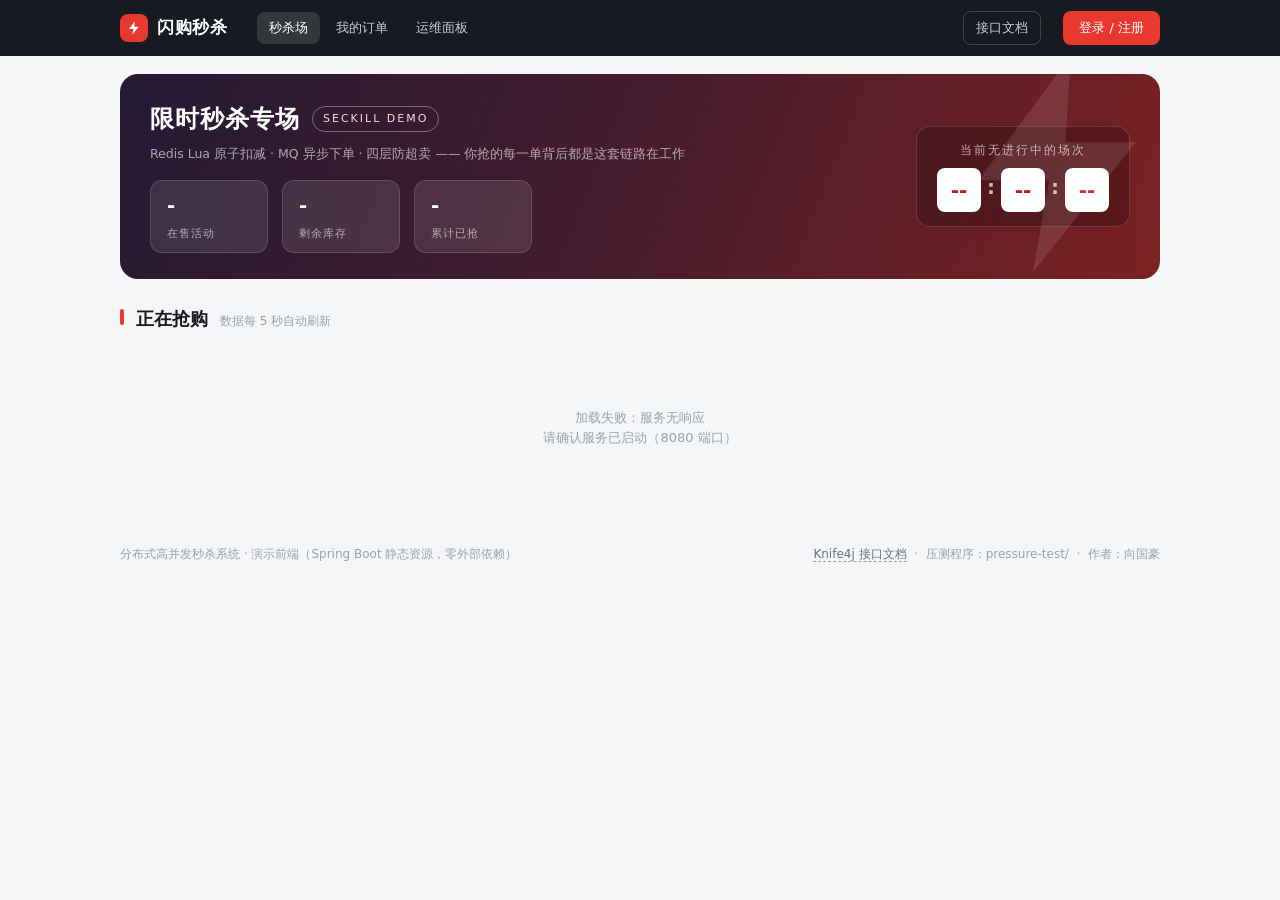
==== src/main/resources/static/index.html @ 6452fc68 "feat: 分布式高并发秒杀系统 四层防超卖架构 + 一人一单三重保证 + MQ异步削峰 + 可观测性  核心能力： - 防超卖：Sentinel限流 → Redis Lua原子扣减 → 消费者事务内" ====
<!DOCTYPE html>
<html lang="zh-CN">
<head>
<meta charset="UTF-8">
<meta name="viewport" content="width=device-width, initial-scale=1">
<title>闪购秒杀 · 分布式高并发秒杀系统</title>
<link rel="icon" href="data:image/svg+xml,%3Csvg xmlns='http://www.w3.org/2000/svg' viewBox='0 0 32 32'%3E%3Crect width='32' height='32' rx='7' fill='%23e8382f'/%3E%3Cpath d='M18 5 8 18h6l-2 9 10-13h-6z' fill='%23fff'/%3E%3C/svg%3E">
<style>
  :root{
    --bg:#f5f6f8; --card:#ffffff; --ink:#17191d; --sub:#6b7280; --faint:#9aa1ab;
    --red:#e8382f; --red-dark:#c2231b; --red-soft:#fdeeec;
    --green:#0a7d43; --green-soft:#e8f6ee;
    --amber:#b45309; --amber-soft:#fdf3e3;
    --gray-soft:#eef0f3;
    --line:#e7e9ee; --nav:#171a20;
    --radius:14px;
    --shadow:0 1px 2px rgba(20,22,26,.05),0 6px 20px -8px rgba(20,22,26,.10);
  }
  *{margin:0;padding:0;box-sizing:border-box}
  html{-webkit-text-size-adjust:100%}
  body{font-family:"PingFang SC","Microsoft YaHei","Segoe UI",system-ui,sans-serif;background:var(--bg);color:var(--ink);font-size:14px;line-height:1.6}
  button{font:inherit;cursor:pointer;border:none;background:none}
  input{font:inherit}
  a{color:inherit;text-decoration:none}

  /* ---------- 顶部导航 ---------- */
  .nav{position:sticky;top:0;z-index:50;background:var(--nav);color:#fff}
  .nav-inner{max-width:1080px;margin:0 auto;display:flex;align-items:center;gap:22px;padding:0 20px;height:56px}
  .brand{display:flex;align-items:center;gap:9px;font-size:17px;font-weight:600;letter-spacing:.5px}
  .brand .logo{width:28px;height:28px;border-radius:8px;background:var(--red);display:grid;place-items:center;flex:none}
  .brand .logo svg{width:16px;height:16px}
  .nav-links{display:flex;gap:4px;margin-left:8px}
  .nav-links a{padding:6px 12px;border-radius:8px;color:#c8ccd4;font-size:13px}
  .nav-links a:hover{background:rgba(255,255,255,.08);color:#fff}
  .nav-links a.on{color:#fff;background:rgba(255,255,255,.12)}
  .nav-spacer{flex:1}
  .doc-link{color:#c8ccd4;font-size:13px;padding:6px 12px;border:1px solid rgba(255,255,255,.18);border-radius:8px}
  .doc-link:hover{color:#fff;border-color:rgba(255,255,255,.4)}
  .user-chip{display:flex;align-items:center;gap:10px}
  .avatar{width:28px;height:28px;border-radius:50%;background:linear-gradient(135deg,#ff7a59,#e8382f);color:#fff;display:grid;place-items:center;font-size:13px;font-weight:600}
  .user-name{font-size:13px;color:#e6e8ec;max-width:96px;overflow:hidden;text-overflow:ellipsis;white-space:nowrap}
  .btn-logout{color:#8f959e;font-size:12px}
  .btn-logout:hover{color:#fff}
  .btn-login-nav{background:var(--red);color:#fff;font-size:13px;padding:7px 16px;border-radius:8px;font-weight:500}
  .btn-login-nav:hover{background:var(--red-dark)}

  /* ---------- 主视觉横幅 ---------- */
  .hero{max-width:1080px;margin:18px auto 0;padding:0 20px}
  .hero-card{position:relative;overflow:hidden;border-radius:18px;background:linear-gradient(112deg,#241a33 0%,#431c2e 46%,#7c2222 100%);color:#fff;padding:26px 30px;display:flex;align-items:center;gap:28px}
  .hero-zap{position:absolute;right:-30px;top:-40px;width:260px;height:260px;opacity:.10}
  .hero-left{flex:1;min-width:0}
  .hero-title{font-size:24px;font-weight:600;letter-spacing:1px;display:flex;align-items:center;gap:12px}
  .hero-title .pill{font-size:11px;font-weight:400;letter-spacing:2px;border:1px solid rgba(255,255,255,.35);border-radius:999px;padding:3px 10px;color:#ffd9d4}
  .hero-sub{margin-top:6px;font-size:12.5px;color:rgba(255,255,255,.62)}
  .hero-stats{display:flex;gap:14px;margin-top:16px;flex-wrap:wrap}
  .stat{background:rgba(255,255,255,.10);border:1px solid rgba(255,255,255,.14);border-radius:12px;padding:8px 16px;min-width:118px}
  .stat b{display:block;font-size:20px;font-weight:600;font-variant-numeric:tabular-nums}
  .stat span{font-size:11px;color:rgba(255,255,255,.60);letter-spacing:1px}
  .hero-count{text-align:center;flex:none;background:rgba(0,0,0,.22);border:1px solid rgba(255,255,255,.14);border-radius:14px;padding:14px 20px}
  .hero-count .lab{font-size:12px;color:rgba(255,255,255,.65);letter-spacing:2px}
  .cd-row{display:flex;gap:6px;justify-content:center;margin-top:8px}
  .cd-cell{background:#fff;color:#b31f18;border-radius:8px;min-width:44px;padding:6px 4px;text-align:center;font-size:20px;font-weight:600;font-variant-numeric:tabular-nums}
  .cd-sep{color:rgba(255,255,255,.7);font-size:20px;font-weight:600;line-height:38px}

  /* ---------- 活动卡片 ---------- */
  .section{max-width:1080px;margin:26px auto 0;padding:0 20px}
  .section-head{display:flex;align-items:baseline;gap:12px;margin-bottom:14px}
  .section-head h2{font-size:18px;font-weight:600}
  .section-head .bar{width:4px;height:16px;background:var(--red);border-radius:2px}
  .section-head .tip{font-size:12px;color:var(--faint)}
  .grid{display:grid;grid-template-columns:repeat(auto-fill,minmax(320px,1fr));gap:16px}
  .card{background:var(--card);border:1px solid var(--line);border-radius:var(--radius);overflow:hidden;transition:transform .15s ease,box-shadow .15s ease;display:flex;flex-direction:column}
  .card:hover{transform:translateY(-2px);box-shadow:var(--shadow)}
  .tile{position:relative;height:132px;display:grid;place-items:center;color:#fff}
  .tile .big{font-size:44px;font-weight:700;letter-spacing:2px;text-shadow:0 2px 10px rgba(0,0,0,.18)}
  .tile .mark{position:absolute;left:14px;top:12px;font-size:10px;letter-spacing:3px;opacity:.75;font-weight:600}
  .tile .off{position:absolute;right:12px;bottom:12px;background:rgba(0,0,0,.30);backdrop-filter:blur(2px);color:#ffe08a;font-size:12px;font-weight:600;padding:2px 9px;border-radius:999px}
  .card-body{padding:14px 16px 16px;display:flex;flex-direction:column;flex:1}
  .goods-title{font-size:15px;font-weight:600;overflow:hidden;text-overflow:ellipsis;white-space:nowrap}
  .goods-sub{font-size:12px;color:var(--sub);margin-top:2px;overflow:hidden;text-overflow:ellipsis;white-space:nowrap}
  .price-row{display:flex;align-items:baseline;gap:10px;margin-top:10px}
  .price-now{color:var(--red);font-weight:700;font-size:22px;font-variant-numeric:tabular-nums}
  .price-now .rmb{font-size:13px;font-weight:600}
  .price-was{color:var(--faint);font-size:12.5px;text-decoration:line-through}
  .progress-wrap{margin-top:10px}
  .progress-meta{display:flex;justify-content:space-between;font-size:11.5px;color:var(--sub)}
  .progress-meta b{color:var(--red);font-weight:600}
  .progress{margin-top:5px;height:8px;border-radius:999px;background:var(--gray-soft);overflow:hidden}
  .progress i{display:block;height:100%;border-radius:999px;background:linear-gradient(90deg,#ff7a59,var(--red));transition:width .5s ease}
  .card-foot{display:flex;align-items:center;justify-content:space-between;margin-top:14px;gap:10px}
  .status-pill{font-size:11.5px;padding:3px 10px;border-radius:999px;font-weight:500;display:inline-flex;align-items:center;gap:5px}
  .status-pill .dot{width:6px;height:6px;border-radius:50%}
  .sp-live{background:var(--red-soft);color:var(--red)}
  .sp-live .dot{background:var(--red);animation:blink 1.2s infinite}
  .sp-wait{background:var(--amber-soft);color:var(--amber)}
  .sp-wait .dot{background:var(--amber)}
  .sp-end{background:var(--gray-soft);color:var(--sub)}
  .sp-end .dot{background:var(--faint)}
  @keyframes blink{50%{opacity:.35}}
  .btn{border-radius:10px;font-size:14px;font-weight:600;padding:9px 20px;transition:filter .12s ease,transform .05s ease}
  .btn:active{transform:scale(.97)}
  .btn-fire{background:linear-gradient(135deg,#ff6a3d,var(--red));color:#fff;box-shadow:0 4px 12px -4px rgba(232,56,47,.55)}
  .btn-fire:hover{filter:brightness(1.06)}
  .btn-fire:disabled{background:var(--gray-soft);color:var(--faint);box-shadow:none;cursor:not-allowed}
  .btn-pay{background:var(--red);color:#fff;font-size:12.5px;padding:5px 14px;border-radius:8px;font-weight:500}
  .btn-pay:hover{background:var(--red-dark)}
  .flow-note{margin-top:8px;font-size:11px;color:var(--faint);min-height:16px;font-variant-numeric:tabular-nums}
  .flow-note .ok{color:var(--green)}
  .flow-note .hot{color:var(--red)}
  .spin{display:inline-block;width:12px;height:12px;border:2px solid rgba(255,255,255,.4);border-top-color:#fff;border-radius:50%;animation:rot .7s linear infinite;vertical-align:-2px;margin-right:5px}
  @keyframes rot{to{transform:rotate(360deg)}}

  /* ---------- 页脚 ---------- */
  footer{max-width:1080px;margin:36px auto 30px;padding:0 20px;color:var(--faint);font-size:12px;display:flex;justify-content:space-between;gap:10px;flex-wrap:wrap}
  footer a{color:var(--sub);border-bottom:1px dashed var(--faint)}
  footer a:hover{color:var(--red)}

  /* ---------- 弹层通用 ---------- */
  .mask{position:fixed;inset:0;background:rgba(15,17,21,.45);z-index:90;display:none;align-items:center;justify-content:center;padding:20px}
  .mask.show{display:flex}
  .panel{background:#fff;border-radius:16px;width:100%;max-width:380px;padding:26px 26px 22px;position:relative;animation:pop .18s ease}
  @keyframes pop{from{transform:scale(.94);opacity:0}to{transform:scale(1);opacity:1}}
  .panel h3{font-size:17px;font-weight:600;display:flex;align-items:center;gap:8px}
  .panel h3 .logo{width:24px;height:24px;border-radius:7px;background:var(--red);display:grid;place-items:center}
  .panel h3 .logo svg{width:13px;height:13px}
  .x{position:absolute;right:14px;top:14px;width:28px;height:28px;border-radius:8px;color:var(--faint);font-size:16px;line-height:1}
  .x:hover{background:var(--gray-soft);color:var(--ink)}

  /* ---------- 登录 ---------- */
  .tabs{display:flex;gap:22px;margin:16px 0 4px;border-bottom:1px solid var(--line)}
  .tab{padding:9px 2px;font-size:14.5px;color:var(--sub);border-bottom:2px solid transparent;margin-bottom:-1px;font-weight:500}
  .tab.on{color:var(--red);border-color:var(--red)}
  .field{margin-top:14px}
  .field label{display:block;font-size:12px;color:var(--sub);margin-bottom:5px}
  .field input{width:100%;border:1px solid var(--line);border-radius:10px;padding:10px 12px;font-size:14px;outline:none;transition:border-color .12s}
  .field input:focus{border-color:var(--red)}
  .btn-block{width:100%;margin-top:18px;padding:11px}
  .demo-hint{margin-top:12px;font-size:12px;color:var(--faint);text-align:center}
  .demo-hint a{color:var(--red);cursor:pointer}

  /* ---------- 结果弹窗 ---------- */
  .result-panel{max-width:400px;text-align:center}
  .result-icon{width:64px;height:64px;margin:6px auto 10px;border-radius:50%;display:grid;place-items:center}
  .result-icon.ok{background:var(--green-soft)}
  .result-icon.bad{background:var(--red-soft)}
  .result-icon svg{width:32px;height:32px}
  .result-title{font-size:18px;font-weight:600}
  .result-order{margin-top:8px;font-size:12.5px;color:var(--sub)}
  .result-order code{background:var(--gray-soft);padding:2px 8px;border-radius:6px;font-family:Consolas,monospace;color:var(--ink);font-size:12px}
  .chain{display:flex;justify-content:center;gap:0;margin:16px 0 4px}
  .chain .step{display:flex;flex-direction:column;align-items:center;gap:5px;width:76px}
  .chain .step i{width:22px;height:22px;border-radius:50%;background:var(--gray-soft);color:var(--faint);font-size:11px;font-style:normal;display:grid;place-items:center;font-weight:600}
  .chain .step span{font-size:10.5px;color:var(--faint)}
  .chain .step.done i{background:var(--green-soft);color:var(--green)}
  .chain .step.done span{color:var(--green)}
  .chain .step.hot i{background:var(--red);color:#fff;animation:blink 1s infinite}
  .chain .step.hot span{color:var(--red)}
  .chain .link{width:18px;height:2px;background:var(--line);margin-top:10px}
  .chain .link.done{background:var(--green)}

  /* ---------- 我的订单抽屉 ---------- */
  .drawer-mask{position:fixed;inset:0;background:rgba(15,17,21,.35);z-index:80;display:none}
  .drawer-mask.show{display:block}
  .drawer{position:fixed;top:0;right:-420px;width:390px;max-width:92vw;height:100vh;background:#fff;z-index:85;transition:right .22s ease;display:flex;flex-direction:column;box-shadow:-8px 0 30px rgba(0,0,0,.08)}
  .drawer.show{right:0}
  .drawer-head{padding:16px 20px;border-bottom:1px solid var(--line);display:flex;align-items:center;justify-content:space-between}
  .drawer-head b{font-size:15.5px;font-weight:600}
  .drawer-head button{color:var(--faint);font-size:13px}
  .drawer-head button:hover{color:var(--red)}
  .order-list{flex:1;overflow:auto;padding:12px 16px}
  .order-item{border:1px solid var(--line);border-radius:12px;padding:12px 14px;margin-bottom:10px}
  .order-top{display:flex;justify-content:space-between;align-items:center}
  .order-no{font-family:Consolas,monospace;font-size:12.5px;color:var(--ink)}
  .order-status{font-size:11px;padding:2px 9px;border-radius:999px;font-weight:500}
  .st0{background:var(--amber-soft);color:var(--amber)}
  .st1{background:var(--green-soft);color:var(--green)}
  .st2{background:var(--gray-soft);color:var(--sub)}
  .order-bottom{display:flex;justify-content:space-between;align-items:center;margin-top:8px}
  .order-price{color:var(--red);font-weight:600}
  .order-time{font-size:11px;color:var(--faint)}
  .empty{text-align:center;color:var(--faint);font-size:13px;padding:60px 0}
  .empty svg{width:44px;height:44px;opacity:.4;margin-bottom:8px}

  /* ---------- Toast ---------- */
  .toasts{position:fixed;top:70px;left:50%;transform:translateX(-50%);z-index:120;display:flex;flex-direction:column;gap:8px;align-items:center;pointer-events:none}
  .toast{background:#1f2329;color:#fff;font-size:13px;padding:9px 18px;border-radius:10px;box-shadow:0 6px 18px rgba(0,0,0,.18);animation:pop .18s ease;display:flex;gap:8px;align-items:center;max-width:80vw}
  .toast.ok{background:#0d6b3d}
  .toast.err{background:#b3261e}
  .toast i{font-style:normal}

  @media (max-width:760px){
    .hero-card{flex-direction:column;align-items:stretch}
    .hero-count{align-self:center}
    .nav-links{display:none}
  }

  /* ---------- 运维面板 ---------- */
  .ops-panel{max-width:640px;padding:24px}
  .ops-tabs{display:flex;gap:6px;margin:16px 0 4px;border-bottom:1px solid var(--line);padding-bottom:10px}
  .otab{padding:7px 14px;border-radius:9px;font-size:13px;color:var(--sub);font-weight:500}
  .otab:hover{background:var(--gray-soft)}
  .otab.on{background:var(--red-soft);color:var(--red)}
  .ops-body{min-height:260px;max-height:64vh;overflow:auto;padding-top:14px}
  .metric-grid{display:grid;grid-template-columns:repeat(auto-fill,minmax(132px,1fr));gap:10px}
  .metric-card{border:1px solid var(--line);border-radius:11px;padding:11px 13px}
  .metric-card .k{font-size:11.5px;color:var(--sub)}
  .metric-card .v{font-size:20px;font-weight:600;font-variant-numeric:tabular-nums;margin-top:3px}
  .metric-card .v.good{color:var(--green)}
  .metric-card .v.bad{color:var(--red)}
  .metric-card .v.warn{color:var(--amber)}
  .sub-title{font-size:13px;font-weight:600;margin:18px 0 8px;display:flex;align-items:center;gap:7px}
  .sub-title:first-child{margin-top:0}
  .reason-row{display:flex;align-items:center;gap:10px;font-size:12.5px;padding:6px 0;border-bottom:1px dashed var(--line)}
  .reason-row:last-child{border-bottom:none}
  .reason-row .bar{flex:1;height:6px;border-radius:999px;background:var(--gray-soft);overflow:hidden;max-width:200px}
  .reason-row .bar i{display:block;height:100%;background:var(--red);border-radius:999px}
  .reason-row .num{font-variant-numeric:tabular-nums;font-weight:600;min-width:44px;text-align:right}
  .reason-row .label{min-width:150px;color:var(--sub)}
  table.recon{width:100%;border-collapse:collapse;font-size:12.5px}
  table.recon th{text-align:left;font-weight:500;color:var(--sub);font-size:11.5px;padding:7px 8px;border-bottom:1px solid var(--line);white-space:nowrap}
  table.recon td{padding:8px;border-bottom:1px solid var(--line);font-variant-numeric:tabular-nums}
  .tag-ok{color:var(--green);font-weight:600}
  .tag-bad{color:var(--red);font-weight:600}
  .ops-row{display:flex;align-items:center;gap:12px;padding:13px 0;border-bottom:1px solid var(--line);flex-wrap:wrap}
  .ops-row:last-child{border-bottom:none}
  .ops-row .desc{flex:1;min-width:180px}
  .ops-row .desc b{display:block;font-size:13.5px}
  .ops-row .desc span{font-size:11.5px;color:var(--sub)}
  .ops-row input{width:88px;border:1px solid var(--line);border-radius:9px;padding:7px 10px;font-size:13px;outline:none}
  .ops-row input:focus{border-color:var(--red)}
  .btn-sm{border:1px solid var(--line);border-radius:9px;padding:7px 14px;font-size:12.5px;font-weight:500;color:var(--ink)}
  .btn-sm:hover{border-color:var(--red);color:var(--red)}
  .btn-sm.danger{border-color:#f0c4c0;color:var(--red);background:var(--red-soft)}
  .btn-sm.danger:hover{background:var(--red);color:#fff}
  .loading-tip{text-align:center;color:var(--faint);font-size:13px;padding:50px 0}
</style>
</head>
<body>

<!-- ===================== 顶部导航 ===================== -->
<header class="nav">
  <div class="nav-inner">
    <a class="brand" href="/">
      <span class="logo"><svg viewBox="0 0 24 24" fill="none"><path d="M13 2 4.5 13.5H11L9.5 22 19 10h-6.5L13 2Z" fill="#fff"/></svg></span>
      闪购秒杀
    </a>
    <nav class="nav-links">
      <a href="/" class="on">秒杀场</a>
      <a href="javascript:void(0)" onclick="openOrders()">我的订单</a>
      <a href="javascript:void(0)" onclick="openOps()">运维面板</a>
    </nav>
    <span class="nav-spacer"></span>
    <a class="doc-link" href="/doc.html" target="_blank">接口文档</a>
    <span id="userArea"></span>
  </div>
</header>

<!-- ===================== 主视觉 ===================== -->
<section class="hero">
  <div class="hero-card">
    <svg class="hero-zap" viewBox="0 0 24 24" fill="#fff"><path d="M13 2 4.5 13.5H11L9.5 22 19 10h-6.5L13 2Z"/></svg>
    <div class="hero-left">
      <div class="hero-title">限时秒杀专场 <span class="pill">SECKILL DEMO</span></div>
      <div class="hero-sub">Redis Lua 原子扣减 · MQ 异步下单 · 四层防超卖 —— 你抢的每一单背后都是这套链路在工作</div>
      <div class="hero-stats">
        <div class="stat"><b id="statActs">-</b><span>在售活动</span></div>
        <div class="stat"><b id="statStock">-</b><span>剩余库存</span></div>
        <div class="stat"><b id="statClaims">-</b><span>累计已抢</span></div>
      </div>
    </div>
    <div class="hero-count">
      <div class="lab" id="cdLabel">距本场结束</div>
      <div class="cd-row">
        <span class="cd-cell" id="cdH">--</span><span class="cd-sep">:</span>
        <span class="cd-cell" id="cdM">--</span><span class="cd-sep">:</span>
        <span class="cd-cell" id="cdS">--</span>
      </div>
    </div>
  </div>
</section>

<!-- ===================== 活动列表 ===================== -->
<section class="section">
  <div class="section-head">
    <span class="bar"></span><h2>正在抢购</h2>
    <span class="tip" id="refreshTip">数据每 5 秒自动刷新</span>
  </div>
  <div class="grid" id="grid"></div>
</section>

<footer>
  <span>分布式高并发秒杀系统 · 演示前端（Spring Boot 静态资源，零外部依赖）</span>
  <span>
    <a href="/doc.html" target="_blank">Knife4j 接口文档</a>
    &nbsp;·&nbsp; 压测程序：pressure-test/ &nbsp;·&nbsp; 作者：向国豪
  </span>
</footer>

<!-- ===================== 登录弹窗 ===================== -->
<div class="mask" id="loginMask">
  <div class="panel">
    <button class="x" onclick="closeLogin()">✕</button>
    <h3><span class="logo"><svg viewBox="0 0 24 24" fill="none"><path d="M13 2 4.5 13.5H11L9.5 22 19 10h-6.5L13 2Z" fill="#fff"/></svg></span>登录闪购秒杀</h3>
    <div class="tabs">
      <button class="tab on" id="tabLogin" onclick="switchTab('login')">登 录</button>
      <button class="tab" id="tabReg" onclick="switchTab('reg')">注 册</button>
    </div>
    <div class="field">
      <label>用户名</label>
      <input id="fUser" placeholder="请输入用户名" autocomplete="username">
    </div>
    <div class="field">
      <label>密码</label>
      <input id="fPass" type="password" placeholder="请输入密码" autocomplete="current-password">
    </div>
    <button class="btn btn-fire btn-block" id="btnAuth" onclick="submitAuth()">登 录</button>
    <div class="demo-hint">演示账号 <a onclick="quickLogin()">zhangsan / 123456</a>（点击自动填入并登录）</div>
  </div>
</div>

<!-- ===================== 秒杀结果弹窗 ===================== -->
<div class="mask" id="resultMask">
  <div class="panel result-panel">
    <button class="x" onclick="hide('resultMask')">✕</button>
    <div class="result-icon" id="resultIcon"></div>
    <div class="result-title" id="resultTitle"></div>
    <div class="result-order" id="resultOrder"></div>
    <div class="chain" id="resultChain"></div>
    <div style="display:flex;gap:10px;margin-top:16px;justify-content:center" id="resultBtns"></div>
  </div>
</div>

<!-- ===================== 我的订单抽屉 ===================== -->
<div class="drawer-mask" id="drawerMask" onclick="closeOrders()"></div>
<aside class="drawer" id="drawer">
  <div class="drawer-head">
    <b>我的订单</b>
    <button onclick="closeOrders()">收起 ✕</button>
  </div>
  <div class="order-list" id="orderList"></div>
</aside>

<div class="toasts" id="toasts"></div>

<!-- ===================== 运维面板 ===================== -->
<div class="mask" id="opsMask">
  <div class="panel ops-panel">
    <button class="x" onclick="hide('opsMask')">✕</button>
    <h3>运维面板</h3>
    <div class="ops-tabs">
      <button class="otab on" id="otabMetrics" onclick="switchOpsTab('metrics')">实时指标</button>
      <button class="otab" id="otabRecon" onclick="switchOpsTab('recon')">数据对账</button>
      <button class="otab" id="otabTools" onclick="switchOpsTab('tools')">运维操作</button>
    </div>

    <div class="ops-body" id="opsBody"></div>
  </div>
</div>

<script>
/* =====================================================
 * 闪购秒杀 · 演示前端
 * 全部原生 JS，无任何外部依赖。
 * 关键细节：
 *  1. 服务端时间校准 —— 倒计时基于响应 Date 头计算偏移，
 *     避免客户端时钟不准导致「未开始/已结束」误判
 *  2. 秒杀三步链路可视化：幂等Token → Redis原子扣减 → MQ异步下单
 *  3. 401 自动唤起登录，业务码 602/603/606 分类提示
 * ===================================================== */
const API = '';
let STATE = { user:null, goods:{}, activities:[], serverOffset:0, timers:[] };

/* ---------- 基础工具 ---------- */
const $ = s => document.querySelector(s);
const money = v => '¥' + Number(v).toLocaleString('zh-CN', {minimumFractionDigits:2, maximumFractionDigits:2});
const esc = s => String(s ?? '').replace(/[&<>"']/g, c => ({'&':'&amp;','<':'&lt;','>':'&gt;','"':'&quot;',"'":'&#39;'}[c]));

function toast(msg, type='') {
  const el = document.createElement('div');
  el.className = 'toast ' + type;
  el.innerHTML = (type==='ok'?'<i>✓</i>':type==='err'?'<i>✕</i>':'') + esc(msg);
  $('#toasts').appendChild(el);
  setTimeout(() => { el.style.opacity='0'; el.style.transition='opacity .3s'; setTimeout(()=>el.remove(),300); }, 2800);
}
function show(id){ $('#'+id).classList.add('show'); }
function hide(id){ $('#'+id).classList.remove('show'); }

/* ---------- 统一请求封装：自动带 JWT、401 唤起登录、业务码分类 ---------- */
async function api(path, {method='GET', body=null, silent=false} = {}) {
  const headers = {'Content-Type':'application/json'};
  if (STATE.user?.token) headers['Authorization'] = 'Bearer ' + STATE.user.token;
  const resp = await fetch(API + path, {method, headers, body: body?JSON.stringify(body):null});
  // 从 Date 头校准服务端时间（用于倒计时与活动状态判断）
  const d = resp.headers.get('date');
  if (d) STATE.serverOffset = new Date(d).getTime() - Date.now();
  let r;
  try { r = await resp.json(); } catch { throw {code:500, message:'服务无响应'}; }
  if (r.code === 200) return r.data;
  if (r.code === 401) { clearUser(); openLogin('登录已过期，请重新登录'); }
  if (!silent) toast(r.message || '请求失败', r.code===401?'':'err');
  throw {code:r.code, message:r.message};
}
const serverNow = () => Date.now() + STATE.serverOffset;

/* ---------- 用户态 ---------- */
function loadUser(){
  try { STATE.user = JSON.parse(localStorage.getItem('seckill_user')||'null'); } catch { STATE.user=null; }
  renderUser();
}
function saveUser(u){ STATE.user=u; localStorage.setItem('seckill_user', JSON.stringify(u)); renderUser(); }
function clearUser(){ STATE.user=null; localStorage.removeItem('seckill_user'); renderUser(); }
function renderUser(){
  const box = $('#userArea');
  if (STATE.user) {
    const nick = STATE.user.nickname || STATE.user.username || '用户';
    box.innerHTML = `<span class="user-chip"><span class="avatar">${esc(nick.slice(0,1).toUpperCase())}</span>
      <span class="user-name">${esc(nick)}</span>
      <button class="btn-logout" onclick="logout()">退出</button></span>`;
  } else {
    box.innerHTML = '<button class="btn-login-nav" onclick="openLogin()">登录 / 注册</button>';
  }
}
async function logout(){
  try { await api('/auth/logout', {method:'POST', silent:true}); } catch {}
  clearUser(); toast('已退出登录');
}

/* ---------- 登录 / 注册 ---------- */
let authTab = 'login';
function switchTab(t){
  authTab = t;
  $('#tabLogin').classList.toggle('on', t==='login');
  $('#tabReg').classList.toggle('on', t==='reg');
  $('#btnAuth').textContent = t==='login' ? '登 录' : '注 册并登录';
}
function openLogin(reason){
  if (reason) toast(reason);
  show('loginMask');
  setTimeout(()=>$('#fUser').focus(), 60);
}
function closeLogin(){ hide('loginMask'); }
function quickLogin(){ $('#fUser').value='zhangsan'; $('#fPass').value='123456'; submitAuth(); }
async function submitAuth(){
  const username = $('#fUser').value.trim(), password = $('#fPass').value;
  if (!username || !password) return toast('请输入用户名和密码','err');
  const btn = $('#btnAuth');
  btn.disabled = true; btn.textContent = '请稍后…';
  try {
    const path = authTab==='login' ? '/auth/login' : '/auth/register';
    const data = await api(path, {method:'POST', body:{username, password}, silent:true});
    saveUser(data);
    closeLogin(); toast('欢迎，' + (data.nickname||data.username), 'ok');
    await loadActivities(); loadOrdersIfOpen();
  } catch(e) { toast(e.message||'登录失败','err'); }
  btn.disabled = false; btn.textContent = authTab==='login'?'登 录':'注册并登录';
}

/* ---------- 数据加载 ---------- */
async function loadAll(){
  await Promise.all([loadGoods(), loadActivities()]);
}
async function loadGoods(){
  try {
    const list = await api('/goods/list', {silent:true});
    (list||[]).forEach(g => STATE.goods[g.id] = g);
  } catch {}
}
async function loadActivities(){
  try {
    const list = await api('/goods/activity/list', {silent:true});
    STATE.activities = list || [];
    renderGrid();
    renderHeroStats();
  } catch(e) {
    $('#grid').innerHTML = '<div class="empty" style="grid-column:1/-1">加载失败：'+esc(e.message)+'<br>请确认服务已启动（8080 端口）</div>';
  }
}
async function refreshQuiet(){
  try {
    const list = await api('/goods/activity/list', {silent:true});
    STATE.activities = list || [];
    renderGrid(); renderHeroStats();
  } catch {}
}

/* ---------- 渲染：横幅统计 + 倒计时 ---------- */
function nearestEnding(){
  const now = serverNow();
  let best = null;
  for (const a of STATE.activities) {
    const end = new Date(a.endTime).getTime();
    const start = new Date(a.startTime).getTime();
    if (now < start) continue;
    if (end > now && (!best || end < best)) best = end;
  }
  return best;
}
function renderHeroStats(){
  const acts = STATE.activities;
  const stock = acts.reduce((s,a)=>s+Math.max(0,a.seckillStock||0),0);
  const claimed = acts.reduce((s,a)=>s+Math.max(0,(a.initialStock||0)-(a.seckillStock||0)),0);
  $('#statActs').textContent = acts.length;
  $('#statStock').textContent = stock;
  $('#statClaims').textContent = claimed;
}
function tickCountdown(){
  const end = nearestEnding();
  const lab = $('#cdLabel');
  if (!end) { lab.textContent='当前无进行中的场次'; ['cdH','cdM','cdS'].forEach(id=>$('#'+id).textContent='--'); return; }
  lab.textContent = '距本场结束';
  let diff = Math.max(0, Math.floor((end - serverNow())/1000));
  const h = Math.floor(diff/3600), m = Math.floor(diff%3600/60), s = diff%60;
  $('#cdH').textContent = String(h).padStart(2,'0');
  $('#cdM').textContent = String(m).padStart(2,'0');
  $('#cdS').textContent = String(s).padStart(2,'0');
}

/* ---------- 渲染：活动卡片 ---------- */
const TILE_STYLES = [
  'background:linear-gradient(135deg,#ff8a5c,#e8382f)',
  'background:linear-gradient(135deg,#5c7cff,#2f4be8)',
  'background:linear-gradient(135deg,#19b58a,#0a7d63)',
  'background:linear-gradient(135deg,#b06cff,#6c2fe8)',
  'background:linear-gradient(135deg,#f5a623,#e8712f)'
];
function activityPhase(a){
  const now = serverNow();
  const start = new Date(a.startTime).getTime(), end = new Date(a.endTime).getTime();
  if ((a.seckillStock??0) <= 0 && (a.initialStock??0) > 0) return 'soldout';
  if (now < start) return 'wait';
  if (now > end) return 'end';
  return 'live';
}
function renderGrid(){
  const grid = $('#grid');
  if (!STATE.activities.length) { grid.innerHTML = '<div class="empty" style="grid-column:1/-1">暂无秒杀活动</div>'; return; }
  grid.innerHTML = STATE.activities.map(a => {
    const g = STATE.goods[a.goodsId] || {};
    const title = g.goodsTitle || g.goodsName || ('商品 #' + a.goodsId);
    const name = g.goodsName || '';
    const initial = esc(name.slice(0,1) || 'G');
    const nowP = Number(a.seckillPrice||0), wasP = Number(g.goodsPrice||0);
    const off = wasP>0 ? Math.round((1-nowP/wasP)*100) : 0;
    const init = a.initialStock||0, left = Math.max(0, a.seckillStock??0);
    const pct = init>0 ? Math.min(100, Math.round((init-left)/init*100)) : 0;
    const phase = activityPhase(a);

    let pill, btn;
    if (phase==='live') {
      pill = '<span class="status-pill sp-live"><span class="dot"></span>抢购中</span>';
      btn = `<button class="btn btn-fire" id="btnA${a.id}" onclick="seckill(${a.id})">立即秒杀</button>`;
    } else if (phase==='wait') {
      pill = '<span class="status-pill sp-wait"><span class="dot"></span>未开始</span>';
      btn = `<button class="btn btn-fire" disabled>未开始</button>`;
    } else if (phase==='soldout') {
      pill = '<span class="status-pill sp-end"><span class="dot"></span>已售罄</span>';
      btn = `<button class="btn btn-fire" disabled>已售罄</button>`;
    } else {
      pill = '<span class="status-pill sp-end"><span class="dot"></span>已结束</span>';
      btn = `<button class="btn btn-fire" disabled>已结束</button>`;
    }
    const timeTxt = phase==='wait'
      ? '开抢 '+fmtHM(a.startTime) : phase==='live' ? '截止 '+fmtHM(a.endTime) : '';
    return `
    <div class="card">
      <div class="tile" style="${TILE_STYLES[(a.goodsId||0)%TILE_STYLES.length]}">
        <span class="mark">SECKILL</span>
        <span class="big">${initial}</span>
        ${off>0?`<span class="off">省 ${off}%</span>`:''}
      </div>
      <div class="card-body">
        <div class="goods-title" title="${esc(title)}">${esc(title)}</div>
        <div class="goods-sub">${esc(name)} ${timeTxt?'· '+timeTxt:''}</div>
        <div class="price-row">
          <span class="price-now"><span class="rmb">¥</span>${fmtNum(nowP)}</span>
          ${wasP>nowP?`<span class="price-was">¥${fmtNum(wasP)}</span>`:''}
        </div>
        <div class="progress-wrap">
          <div class="progress-meta"><span>已抢 <b>${pct}%</b></span><span>剩余 ${left} / ${init} 件</span></div>
          <div class="progress"><i style="width:${pct}%"></i></div>
        </div>
        <div class="card-foot">${pill}${btn}</div>
        <div class="flow-note" id="flowA${a.id}"></div>
      </div>
    </div>`;
  }).join('');
}
const fmtNum = v => Number(v).toLocaleString('zh-CN',{minimumFractionDigits:2,maximumFractionDigits:2});
const fmtHM  = iso => { const d=new Date(iso); return `${String(d.getMonth()+1).padStart(2,'0')}-${String(d.getDate()).padStart(2,'0')} ${String(d.getHours()).padStart(2,'0')}:${String(d.getMinutes()).padStart(2,'0')}`; };

/* ---------- 秒杀核心流程（三步链路可视化） ---------- */
function setFlow(activityId, html){ const el=$('#flowA'+activityId); if(el) el.innerHTML=html; }
function setBtn(activityId, html, disabled){
  const b=$('#btnA'+activityId); if(!b) return;
  b.innerHTML=html; b.disabled=!!disabled;
}

async function seckill(activityId){
  if (!STATE.user) return openLogin('请先登录再抢购');
  const a = STATE.activities.find(x=>x.id===activityId);
  if (a && activityPhase(a)!=='live') return toast('当前不在抢购时间段内','err');

  const LOCK_KEY='seckill_lock_'+activityId;
  if (sessionStorage.getItem(LOCK_KEY)) return toast('本活动正在抢购中，请勿重复点击');
  sessionStorage.setItem(LOCK_KEY,'1');

  try {
    /* ① 幂等 Token：一次性令牌，防重复提交/脚本刷单 */
    setFlow(activityId,'<span>① 获取幂等 Token …</span>');
    setBtn(activityId,'<span class="spin"></span>准备中', true);
    const idemToken = await api('/seckill/token?activityId='+activityId);
    setFlow(activityId,'<span class="ok">① 幂等 Token ✓</span><span> ② Redis 原子扣减 …</span>');

    /* ②③ Redis Lua 原子扣减 + 发 MQ 异步下单，立即返回"排队中" */
    setBtn(activityId,'<span class="spin"></span>抢单中', true);
    const res = await api('/seckill/do', {method:'POST', body:{activityId, idempotentToken:idemToken}});

    if (res && res.status === 0) {
      setFlow(activityId,'<span class="ok">① Token ✓</span><span class="ok"> ② Redis 扣减 ✓</span><span class="hot"> ③ MQ 异步下单 · 排队中</span>');
      setBtn(activityId,'<span class="spin"></span>排队中', true);
      const final = await pollResult(activityId);
      if (final && final.status === 1) {
        onSeckillSuccess(activityId, final.orderNo);
      } else if (final && final.status === 2) {
        onSeckillFail(activityId, final.message || '秒杀失败');
      } else {
        setFlow(activityId,'<span class="hot">仍在排队</span>，可稍后在「我的订单」查看');
        toast('订单仍在处理中，请稍后到「我的订单」查看');
        setBtn(activityId,'再试一次', false);
      }
    } else if (res && res.status === 1) {
      onSeckillSuccess(activityId, res.orderNo);
    } else {
      onSeckillFail(activityId, (res && res.message) || '秒杀失败');
    }
  } catch(e) {
    /* 业务码分类提示：602 售罄 / 603 重复 / 606 限流 … */
    const map = {602:'手慢了，已售罄', 603:'您已参与过本场秒杀', 606:'人太多被限流了，稍后再试', 600:'活动还没开始', 601:'活动已结束'};
    setFlow(activityId,'<span style="color:var(--faint)">'+esc(map[e.code]||e.message||'抢购失败')+'</span>');
    setBtn(activityId,'再试一次', false);
  } finally {
    sessionStorage.removeItem(LOCK_KEY);
    refreshQuiet();
  }
}

async function pollResult(activityId){
  const maxTries = 12;
  for (let i=0;i<maxTries;i++) {
    await new Promise(r=>setTimeout(r, 1000));
    try {
      const r = await api('/seckill/result?activityId='+activityId, {silent:true});
      if (r && (r.status===1 || r.status===2)) return r;
    } catch(e) { if (e.code===401) return null; }
  }
  return null;
}

function onSeckillSuccess(activityId, orderNo){
  toast('秒杀成功！','ok');
  setFlow(activityId,'<span class="ok">① Token ✓ ② Redis 扣减 ✓ ③ 订单已生成 ✓</span>');
  setBtn(activityId,'已抢到', true);
  const a = STATE.activities.find(x=>x.id===activityId);
  const g = a ? (STATE.goods[a.goodsId]||{}) : {};
  showResult({
    ok:true, title:'恭喜，秒杀成功！',
    orderNo, price:a?a.seckillPrice:null,
    step:4,
    payOrderNo:orderNo
  });
  loadOrdersIfOpen();
}
function onSeckillFail(activityId, msg){
  toast(msg,'err');
  setFlow(activityId,'<span class="hot">'+esc(msg)+'</span>');
  setBtn(activityId,'再试一次', false);
  showResult({ok:false, title:'与订单擦肩而过', detail:msg, step:3});
}

/* ---------- 结果弹窗（含链路步骤条） ---------- */
const CHAIN_STEPS = ['获取Token','Redis扣减','MQ异步下单','订单生成'];
function showResult({ok, title, orderNo, price, detail, step, payOrderNo}){
  const icon = $('#resultIcon');
  icon.className = 'result-icon ' + (ok?'ok':'bad');
  icon.innerHTML = ok
    ? '<svg viewBox="0 0 24 24" fill="none"><path d="M4 12.5 10 18 20 6.5" stroke="#0a7d43" stroke-width="2.4" stroke-linecap="round" stroke-linejoin="round"/></svg>'
    : '<svg viewBox="0 0 24 24" fill="none"><path d="M6 6l12 12M18 6 6 18" stroke="#e8382f" stroke-width="2.4" stroke-linecap="round"/></svg>';
  $('#resultTitle').textContent = title;
  $('#resultOrder').innerHTML =
    (orderNo?`订单号 <code>${esc(orderNo)}</code>`:'') +
    (price?` &nbsp;金额 <b style="color:var(--red)">${money(price)}</b>`:'') +
    (detail?`<div style="margin-top:4px;color:var(--faint)">${esc(detail)}</div>`:'');
  $('#resultChain').innerHTML = CHAIN_STEPS.map((s,i)=>{
    const n=i+1, cls = n<step?'done': n===step?'hot':'';
    const link = i>0 ? `<span class="link ${n<=step?'done':''}"></span>` : '';
    return link + `<span class="step ${cls}"><i>${n<step?'✓':n}</i><span>${s}</span></span>`;
  }).join('');
  $('#resultBtns').innerHTML = payOrderNo
    ? `<button class="btn btn-fire" onclick="payOrder('${esc(payOrderNo)}')">立即支付</button>
       <button class="btn" style="border:1px solid var(--line);color:var(--sub)" onclick="hide('resultMask')">稍后再说</button>`
    : `<button class="btn" style="border:1px solid var(--line);color:var(--sub)" onclick="hide('resultMask')">我知道了</button>`;
  show('resultMask');
}

/* ---------- 订单 ---------- */
async function payOrder(orderNo){
  try {
    await api('/seckill/pay?orderNo='+encodeURIComponent(orderNo), {method:'POST'});
    toast('支付成功','ok'); hide('resultMask'); renderOrders();
  } catch(e) { toast(e.message||'支付失败','err'); }
}
function openOrders(){ show('drawerMask'); $('#drawer').classList.add('show'); renderOrders(); }
function closeOrders(){ hide('drawerMask'); $('#drawer').classList.remove('show'); }
function loadOrdersIfOpen(){ if ($('#drawer').classList.contains('show')) renderOrders(); }
async function renderOrders(){
  const box = $('#orderList');
  if (!STATE.user) { box.innerHTML = '<div class="empty">登录后查看订单</div>'; return; }
  box.innerHTML = '<div class="empty">加载中…</div>';
  let orders = [];
  try { orders = (await api('/seckill/orders', {silent:true})) || []; }
  catch(e) { box.innerHTML = '<div class="empty">'+esc(e.message||'加载失败')+'</div>'; return; }
  if (!orders.length) {
    box.innerHTML = '<div class="empty"><svg viewBox="0 0 24 24" fill="none"><path d="M4 5h16v15H4zM4 9h16M9 13h6" stroke="#9aa1ab" stroke-width="1.6" stroke-linecap="round"/></svg><br>还没有订单，去秒一个！</div>';
    return;
  }
  const stMap = {0:['st0','待支付'],1:['st1','已支付'],2:['st2','已取消']};
  box.innerHTML = orders.map(o=>{
    const [cls,txt] = stMap[o.status]||['st2','未知'];
    const t = o.createTime ? new Date(o.createTime).toLocaleString('zh-CN',{hour12:false}) : '';
    return `<div class="order-item">
      <div class="order-top"><span class="order-no">${esc(o.orderNo)}</span><span class="order-status ${cls}">${txt}</span></div>
      <div class="order-bottom">
        <span class="order-price">${money(o.seckillPrice)}</span>
        <span style="display:flex;gap:8px;align-items:center">
          <span class="order-time">${t}</span>
          ${o.status===0?`<button class="btn-pay" onclick="payOrder('${esc(o.orderNo)}')">支付</button>`:''}
        </span>
      </div></div>`;
  }).join('');
}

/* ---------- 运维面板 ---------- */
let opsTab = 'metrics';
function openOps(){ show('opsMask'); switchOpsTab(opsTab); }
function switchOpsTab(t){
  opsTab = t;
  ['metrics','recon','tools'].forEach(k=>{
    const el = $('#otab' + k.charAt(0).toUpperCase() + k.slice(1));
    if (el) el.classList.toggle('on', k===t);
  });
  renderOps();
}
function renderOps(){
  const body = $('#opsBody');
  if (opsTab === 'metrics') return renderMetrics(body);
  if (opsTab === 'recon')   return renderRecon(body);
  return renderTools(body);
}

/* 实时指标 */
async function renderMetrics(box){
  box.innerHTML = '<div class="loading-tip">加载中…</div>';
  let m;
  try { m = await api('/admin/metrics', {silent:true}); }
  catch(e){ box.innerHTML = '<div class="loading-tip">加载失败：'+esc(e.message)+'</div>'; return; }
  const v = m.volume||{}, r = m.rate||{}, l = m.latency||{};
  const reasons = m.failureReasons||{};
  const maxCnt = Math.max(1, ...Object.values(reasons).map(Number));

  const rateCls = x => x >= 99 ? 'good' : x >= 90 ? 'warn' : 'bad';
  box.innerHTML = `
    <div class="sub-title">请求量</div>
    <div class="metric-grid">
      <div class="metric-card"><div class="k">总请求</div><div class="v">${v.totalRequests??0}</div></div>
      <div class="metric-card"><div class="k">成功受理</div><div class="v good">${v.queued??0}</div></div>
      <div class="metric-card"><div class="k">生成订单</div><div class="v good">${v.orderCreated??0}</div></div>
      <div class="metric-card"><div class="k">业务失败</div><div class="v warn">${v.businessFailed??0}</div></div>
      <div class="metric-card"><div class="k">系统异常</div><div class="v ${(v.systemError??0)>0?'bad':'good'}">${v.systemError??0}</div></div>
      <div class="metric-card"><div class="k">运行时长</div><div class="v" style="font-size:14px">${esc(m.uptimeText||'-')}</div></div>
    </div>

    <div class="sub-title">延迟与成功率</div>
    <div class="metric-grid">
      <div class="metric-card"><div class="k">平均 RT</div><div class="v" style="font-size:17px">${l.avgMs??0} ms</div></div>
      <div class="metric-card"><div class="k">P95</div><div class="v" style="font-size:17px">${l.p95Ms??0} ms</div></div>
      <div class="metric-card"><div class="k">P99</div><div class="v" style="font-size:17px">${l.p99Ms??0} ms</div></div>
      <div class="metric-card"><div class="k">受理成功率</div><div class="v ${rateCls(r.acceptRate)}" style="font-size:17px">${r.acceptRate??0}%</div></div>
      <div class="metric-card"><div class="k">成单率</div><div class="v" style="font-size:17px">${r.orderRate??0}%</div></div>
      <div class="metric-card"><div class="k">系统异常率</div><div class="v ${(r.systemErrorRate??0)>0?'bad':'good'}" style="font-size:17px">${r.systemErrorRate??0}%</div></div>
    </div>

    ${Object.keys(reasons).length ? `
    <div class="sub-title">失败原因分布</div>
    ${Object.entries(reasons).map(([k,c])=>`
      <div class="reason-row">
        <span class="label">${esc(k)}</span>
        <span class="bar"><i style="width:${Math.round(Number(c)/maxCnt*100)}%"></i></span>
        <span class="num">${c}</span>
      </div>`).join('')}` : ''}

    <div class="sub-title">口径说明</div>
    <div style="font-size:12px;color:var(--sub);line-height:1.75">
      · <b>成功受理</b> = 接口层返回「排队中」，库存已扣减<br>
      · <b>生成订单</b> = MQ 消费端真正写入数据库，这才是最终成单<br>
      · 秒杀场景下<b>成单率天然很低</b>（库存有限），不能当作系统故障<br>
      · <b>系统异常</b>才是需要告警的指标，业务失败（售罄/重复）是正常结果
    </div>

    <div style="margin-top:16px;display:flex;gap:10px">
      <button class="btn-sm" onclick="renderMetrics($('#opsBody'))">刷新</button>
      <button class="btn-sm danger" onclick="resetMetrics()">重置指标</button>
    </div>`;
}

async function resetMetrics(){
  try { await api('/admin/metrics/reset', {method:'POST'}); toast('指标已重置','ok'); renderMetrics($('#opsBody')); }
  catch(e){ toast(e.message||'重置失败','err'); }
}

/* 数据对账 */
async function renderRecon(box){
  box.innerHTML = '<div class="loading-tip">对账中…</div>';
  let s;
  try { s = await api('/admin/stats', {silent:true}); }
  catch(e){ box.innerHTML = '<div class="loading-tip">加载失败：'+esc(e.message)+'</div>'; return; }
  const list = s.activities||[];
  box.innerHTML = `
    <div class="sub-title">全局概览</div>
    <div class="metric-grid">
      <div class="metric-card"><div class="k">活动数</div><div class="v">${s.activityCount??0}</div></div>
      <div class="metric-card"><div class="k">初始库存</div><div class="v">${s.totalInitialStock??0}</div></div>
      <div class="metric-card"><div class="k">剩余库存</div><div class="v">${s.totalLeftStock??0}</div></div>
      <div class="metric-card"><div class="k">已扣减</div><div class="v">${s.totalDeducted??0}</div></div>
      <div class="metric-card"><div class="k">布隆过滤器</div><div class="v ${s.bloomFilterReady?'good':'bad'}" style="font-size:16px">${s.bloomFilterReady?'已就绪':'未就绪'}</div></div>
      <div class="metric-card"><div class="k">已登记 ID</div><div class="v">${s.bloomFilterCount??0}</div></div>
    </div>

    <div class="sub-title">逐活动对账<span style="font-weight:400;color:var(--faint);font-size:11.5px">（有效订单数 vs 库存扣减数）</span></div>
    <table class="recon">
      <thead><tr>
        <th>活动</th><th>初始</th><th>DB 剩余</th><th>Redis 剩余</th><th>有效订单</th><th>一致性</th>
      </tr></thead>
      <tbody>
      ${list.map(a=>`<tr>
        <td>#${a.activityId}</td>
        <td>${a.initialStock}</td>
        <td>${a.dbStock}</td>
        <td>${esc(String(a.redisStock))}</td>
        <td>${a.validOrderCount}</td>
        <td class="${a.consistent?'tag-ok':'tag-bad'}">${a.consistent?'一致':'不一致'}</td>
      </tr>`).join('')}
      </tbody>
    </table>
    <div style="margin-top:14px;font-size:12px;color:var(--sub);line-height:1.75">
      <b>一致性判定</b>：初始库存 − 剩余库存 应当等于 有效订单数。<br>
      不等说明存在「扣了库存但没生成订单」（少卖）或「生成订单但没扣库存」（超卖），<br>
      这正是异步架构必须靠对账来兜底发现的问题。
    </div>
    <div style="margin-top:16px"><button class="btn-sm" onclick="renderRecon($('#opsBody'))">重新对账</button></div>`;
}

/* 运维操作 */
function renderTools(box){
  const acts = STATE.activities || [];
  box.innerHTML = `
    <div class="sub-title">数据修复</div>
    <div class="ops-row">
      <div class="desc"><b>批量预热全部活动</b><span>写入 Redis 库存 + 登记布隆过滤器</span></div>
      <button class="btn-sm" onclick="opsWarmAll()">执行</button>
    </div>
    <div class="ops-row">
      <div class="desc"><b>重置活动库存</b><span>同时重置 DB、Redis 与用户占位，用于恢复压测现场</span></div>
      <select id="resetAct" style="border:1px solid var(--line);border-radius:9px;padding:7px 10px;font-size:13px;outline:none">
        ${acts.map(a=>`<option value="${a.id}">活动 #${a.id}（剩 ${Math.max(0,a.seckillStock??0)}）</option>`).join('') || '<option value="1">活动 #1</option>'}
      </select>
      <input id="resetStock" type="number" value="100" min="0">
      <button class="btn-sm danger" onclick="opsResetStock()">重置</button>
    </div>
    <div class="ops-row">
      <div class="desc"><b>清除活动缓存</b><span>活动信息（价格/时间）变更后强制回源</span></div>
      <select id="clearAct" style="border:1px solid var(--line);border-radius:9px;padding:7px 10px;font-size:13px;outline:none">
        ${acts.map(a=>`<option value="${a.id}">活动 #${a.id}</option>`).join('') || '<option value="1">活动 #1</option>'}
      </select>
      <button class="btn-sm" onclick="opsClearCache()">清除</button>
    </div>

    <div class="sub-title">内置工具</div>
    <div class="ops-row">
      <div class="desc"><b>健康检查</b><span>Actuator 健康端点，K8s 探针就用它</span></div>
      <a class="btn-sm" href="/actuator/health" target="_blank">查看</a>
    </div>
    <div class="ops-row">
      <div class="desc"><b>系统指标</b><span>JVM、连接池、HTTP 请求等原始指标</span></div>
      <a class="btn-sm" href="/actuator/metrics" target="_blank">查看</a>
    </div>
    <div class="ops-row">
      <div class="desc"><b>线程快照</b><span>排查线程池耗尽、死锁时抓这个</span></div>
      <a class="btn-sm" href="/actuator/threaddump" target="_blank">查看</a>
    </div>
    <div class="ops-row">
      <div class="desc"><b>接口文档</b><span>Knife4j，含 JWT 全局授权</span></div>
      <a class="btn-sm" href="/doc.html" target="_blank">打开</a>
    </div>

    <div style="margin-top:16px;font-size:12px;color:var(--sub);line-height:1.75">
      <b>演示环境说明</b>：运维接口未加权限校验，生产环境必须挂管理员鉴权<br>
      （如 <code>@PreAuthorize("hasRole('ADMIN')")</code>）。<br>
      压测标准流程：<b>重置指标 → 重置库存 → 预热 → 压测 → 看指标</b>。
    </div>`;
}

async function opsWarmAll(){
  try { const d = await api('/admin/warmup/all', {method:'POST'}); toast('已预热 '+(d?.warmedCount??0)+' 个活动','ok'); refreshQuiet(); }
  catch(e){ toast(e.message||'预热失败','err'); }
}
async function opsResetStock(){
  const id = $('#resetAct').value, stock = $('#resetStock').value;
  if (stock === '' || Number(stock) < 0) return toast('请输入合法库存','err');
  try {
    await api(`/admin/activity/${id}/reset-stock?stock=${stock}`, {method:'POST'});
    toast('活动 #'+id+' 库存已重置为 '+stock,'ok');
    sessionStorage.clear(); refreshQuiet();
  } catch(e){ toast(e.message||'重置失败','err'); }
}
async function opsClearCache(){
  const id = $('#clearAct').value;
  try { await api(`/admin/activity/${id}/clear-cache`, {method:'POST'}); toast('缓存已清除','ok'); refreshQuiet(); }
  catch(e){ toast(e.message||'清除失败','err'); }
}

/* ---------- 启动 ---------- */
window.addEventListener('keydown', e=>{
  if (e.key==='Escape') { closeLogin(); hide('resultMask'); closeOrders(); hide('opsMask'); }
});
loadUser();
loadAll();
tickCountdown();
setInterval(tickCountdown, 500);
setInterval(refreshQuiet, 5000);
</script>
</body>
</html>
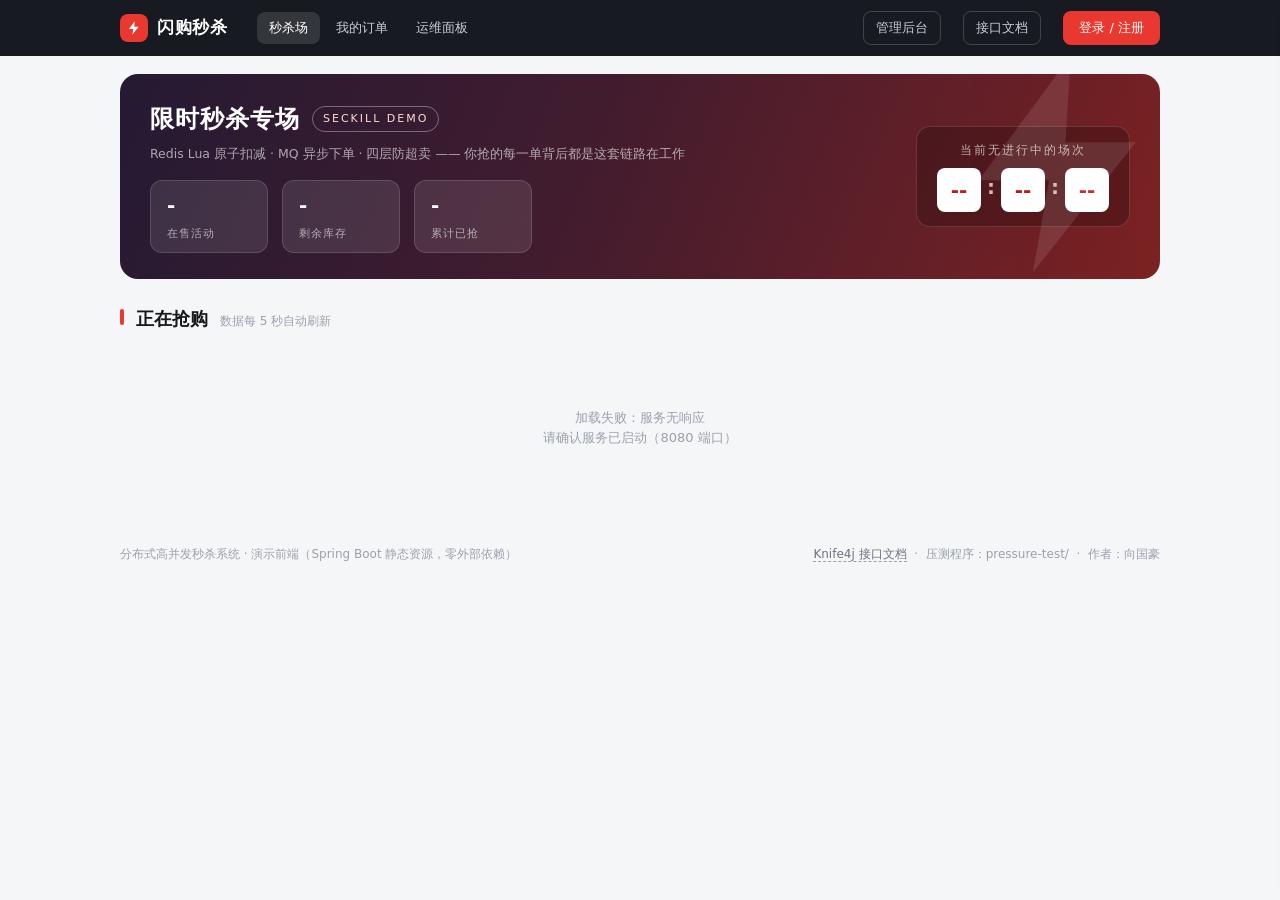
==== commit 604d2136: "feat(admin): 新增后台管理控制台（管理员角色鉴权） 管理后台 /admin.html - 新增 AdminManageController + AdminManageService：概览、" ====
--- a/src/main/resources/static/index.html
+++ b/src/main/resources/static/index.html
@@ -250,6 +250,7 @@
       <a href="javascript:void(0)" onclick="openOps()">运维面板</a>
     </nav>
     <span class="nav-spacer"></span>
+    <a class="doc-link" href="/admin.html" target="_blank">管理后台</a>
     <a class="doc-link" href="/doc.html" target="_blank">接口文档</a>
     <span id="userArea"></span>
   </div>
